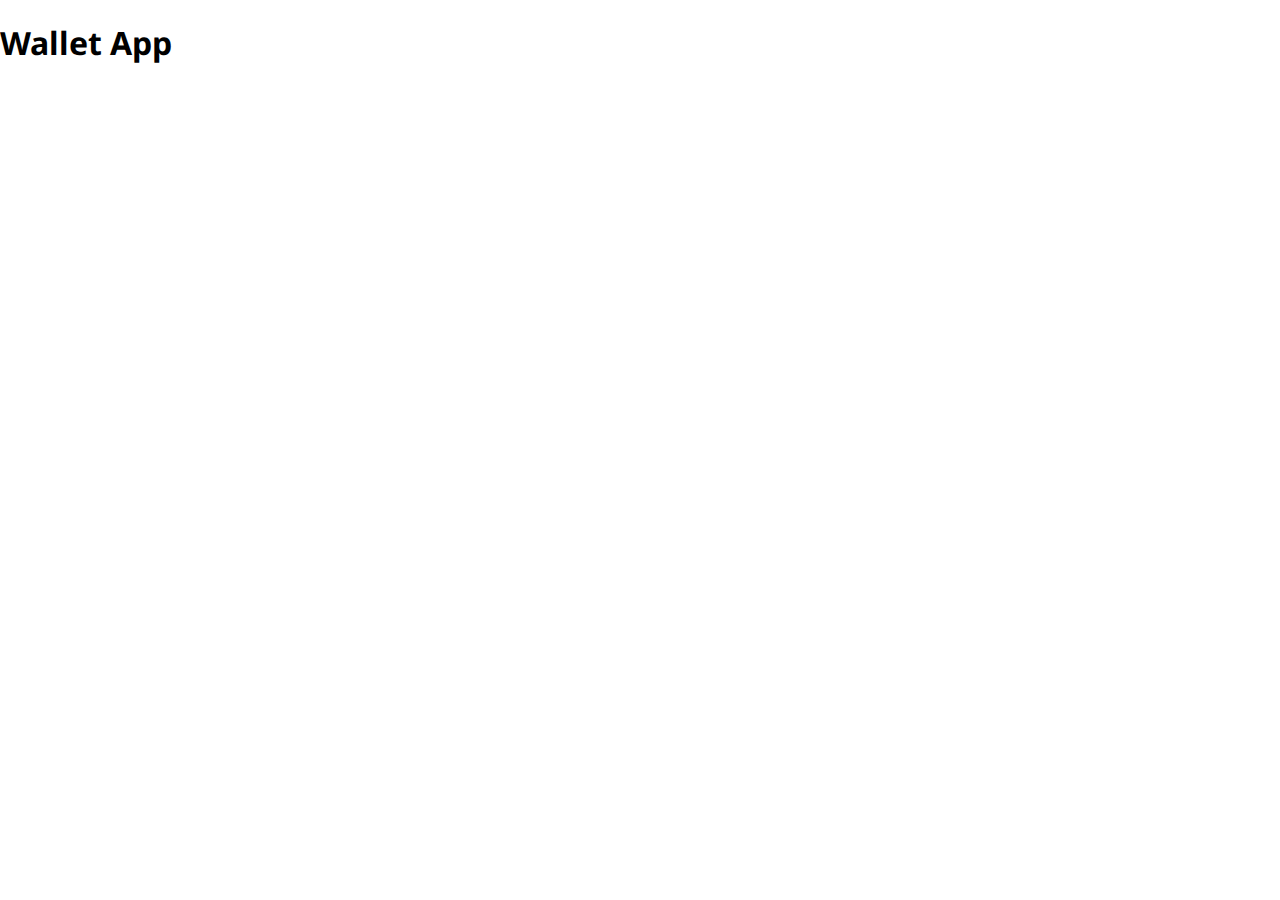
==== index.html @ e4a513da "inital commit" ====
<!DOCTYPE html>
<html>
  <head>
    <title>Wallet App - Login</title>
    <link rel="stylesheet" href="style.css" />
    <script src="index.js"></script>
  </head>
  <body>
    <h1>Wallet App</h1>
  </body>
</html>
---- style.css ----
@import url("https://fonts.googleapis.com/css2?family=Montserrat:ital,wght@0,100..900;1,100..900&family=Noto+Sans:ital,wght@0,100..900;1,100..900&display=swap");

body {
  margin: 0px;
  padding: 0px;
  font-family: "Noto Sans", sans-serif;
}
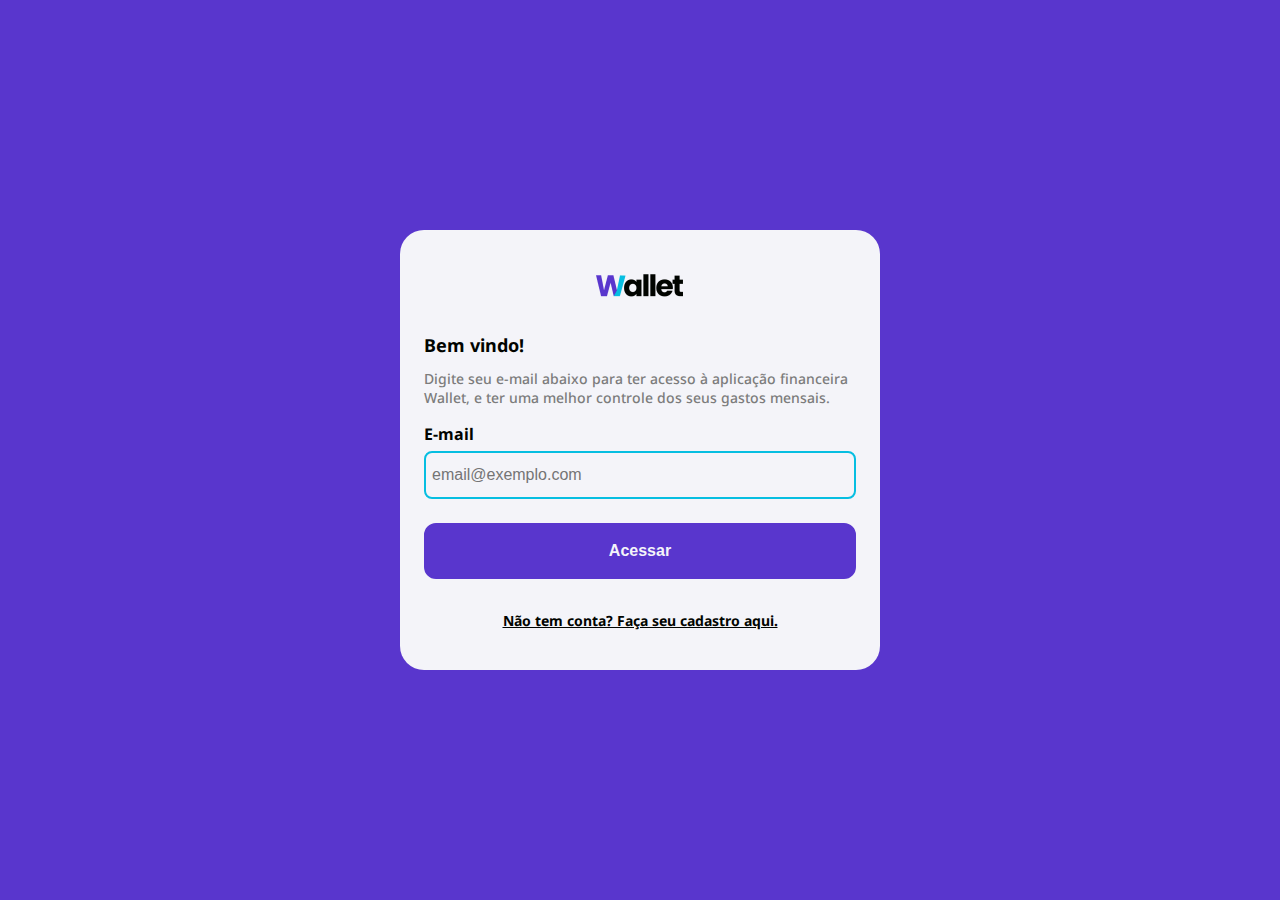
==== commit 1775d9b3: "feat: implement UI for auth screen" ====
--- a/index.html
+++ b/index.html
@@ -6,6 +6,27 @@
     <script src="index.js"></script>
   </head>
   <body>
-    <h1>Wallet App</h1>
+    <div class="auth-container">
+      <div class="auth-content">
+        <div class="auth-content-container">
+          <img class="logo" src="src/img/logo.png" />
+          <h3 class="full-width text-left mt-larger">Bem vindo!</h3>
+          <p class="mt-small">
+            Digite seu e-mail abaixo para ter acesso à aplicação financeira
+            Wallet, e ter uma melhor controle dos seus gastos mensais.
+          </p>
+          <label class="mt" for="input-email">E-mail</label>
+          <input
+            class="mt-smaller"
+            id="input-email"
+            name="input-email"
+            placeholder="email@exemplo.com"
+            type="email"
+          />
+          <button class="full-width mt-large">Acessar</button>
+          <a class="mt-larger">Não tem conta? Faça seu cadastro aqui.</a>
+        </div>
+      </div>
+    </div>
   </body>
 </html>
--- a/style.css
+++ b/style.css
@@ -4,4 +4,156 @@
   margin: 0px;
   padding: 0px;
   font-family: "Noto Sans", sans-serif;
+  color: #010400;
 }
+
+h1 {
+  font-size: 40px;
+  font-weight: bolder;
+  margin: 0px;
+  padding: 0px;
+}
+
+h2 {
+  font-size: 24px;
+  font-weight: bold;
+  margin: 0px;
+  padding: 0px;
+}
+
+h3 {
+  font-size: 18px;
+  font-weight: bold;
+  margin: 0px;
+  padding: 0px;
+}
+
+h4 {
+  font-size: 16px;
+  color: #7c7c7c;
+  font-weight: 700;
+  margin: 0px;
+  padding: 0px;
+}
+
+p {
+  font-size: 14px;
+  color: #7c7c7c;
+  font-weight: 500;
+  margin: 0px;
+  padding: 0px;
+}
+
+label {
+  width: 100%;
+  font-weight: 700;
+}
+
+a {
+  font-size: 14px;
+  font-weight: 700;
+  text-decoration: underline;
+}
+
+button {
+  background-color: #5936cd;
+  height: 56px;
+  width: 432px;
+  border-radius: 12px;
+  color: #f4f4f9;
+  font-weight: bold;
+  font-size: 16px;
+  border-color: #5936cd;
+  border-width: 2px;
+  border-style: solid;
+}
+
+button.small {
+  background-color: #f4f4f9;
+  color: #010400;
+  font-size: 14px;
+  border-radius: 8px;
+  width: 90px;
+  height: 36px;
+}
+
+input {
+  background-color: #f4f4f9;
+  width: 100%;
+  height: 48px;
+  border-color: #06bee1;
+  border-width: 2px;
+  border-style: solid;
+  border-radius: 8px;
+  color: #010400;
+  font-size: 16px;
+  padding: 6px;
+  box-sizing: border-box;
+}
+
+.full-width {
+  width: 100%;
+}
+
+.text-center {
+  text-align: center;
+}
+
+.text-left {
+  text-align: left;
+}
+
+.mt {
+  margin-top: 16px;
+}
+
+.mt-larger {
+  margin-top: 32px;
+}
+
+.mt-large {
+  margin-top: 24px;
+}
+
+.mt-small {
+  margin-top: 12px;
+}
+
+.mt-smaller {
+  margin-top: 6px;
+}
+
+.logo {
+  width: 88px;
+  height: auto;
+}
+
+.auth-container {
+  width: 100vw;
+  height: 100vh;
+  display: flex;
+  align-items: center;
+  justify-content: center;
+  background-color: #5936cd;
+}
+
+.auth-content {
+  display: flex;
+  align-items: center;
+  justify-content: center;
+  width: 480px;
+  height: auto;
+  min-height: 440px;
+  border-radius: 24px;
+  background-color: #f4f4f9;
+}
+
+.auth-content-container {
+  display: flex;
+  flex-direction: column;
+  align-items: center;
+  justify-content: center;
+  width: 100%;
+  height: 100%;
+  padding: 24px;
+}
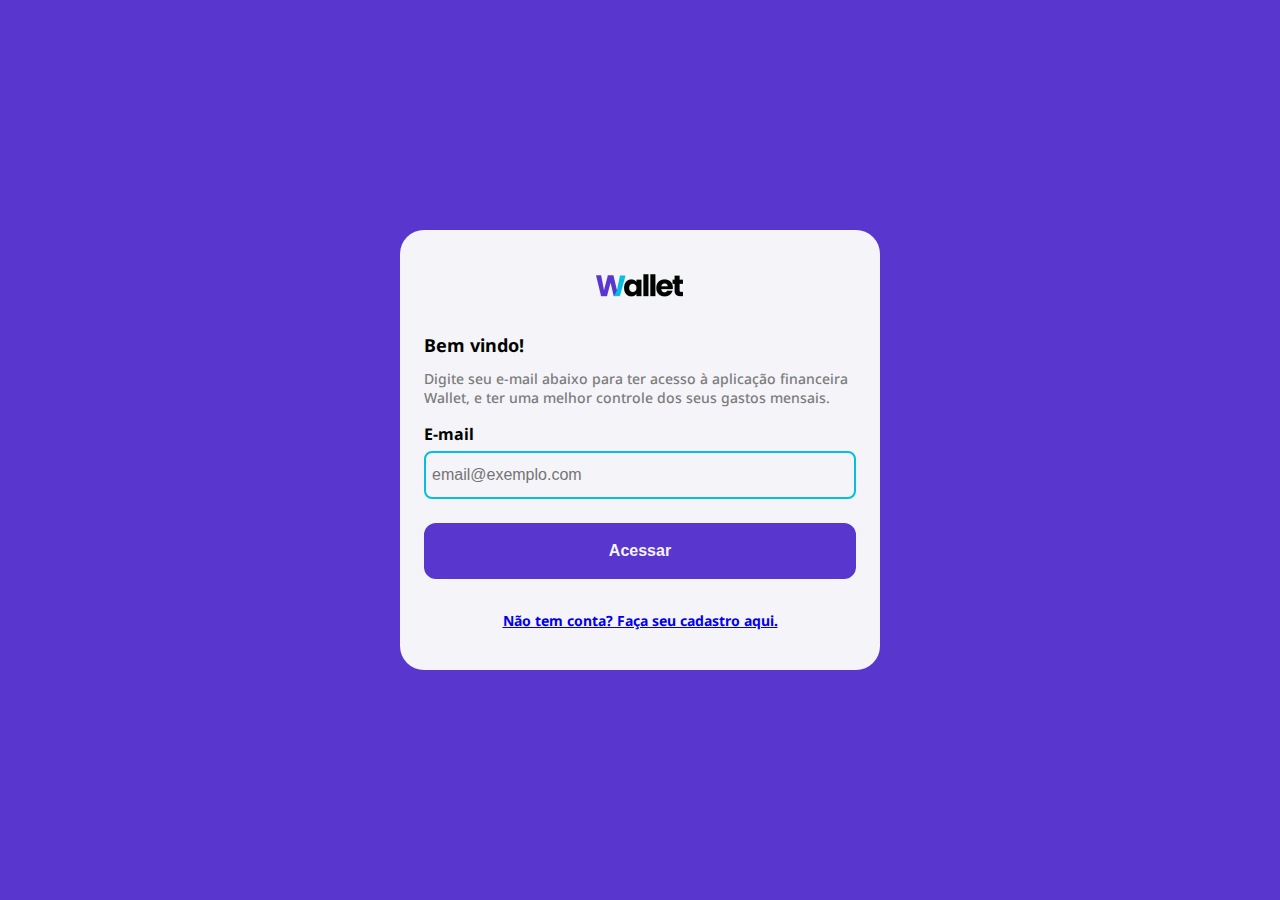
==== commit 04ca9b1b: "feat:implement UI for registrer" ====
--- a/index.html
+++ b/index.html
@@ -23,8 +23,12 @@
             placeholder="email@exemplo.com"
             type="email"
           />
-          <button class="full-width mt-large">Acessar</button>
-          <a class="mt-larger">Não tem conta? Faça seu cadastro aqui.</a>
+          <button onclick="onClickLogin()" class="full-width mt-large">
+            Acessar
+          </button>
+          <a href="src/pages/registrer/index.html" class="mt-larger"
+            >Não tem conta? Faça seu cadastro aqui.</a
+          >
         </div>
       </div>
     </div>
--- a/style.css
+++ b/style.css
@@ -66,6 +66,7 @@
   border-color: #5936cd;
   border-width: 2px;
   border-style: solid;
+  cursor: pointer;
 }
 
 button.small {
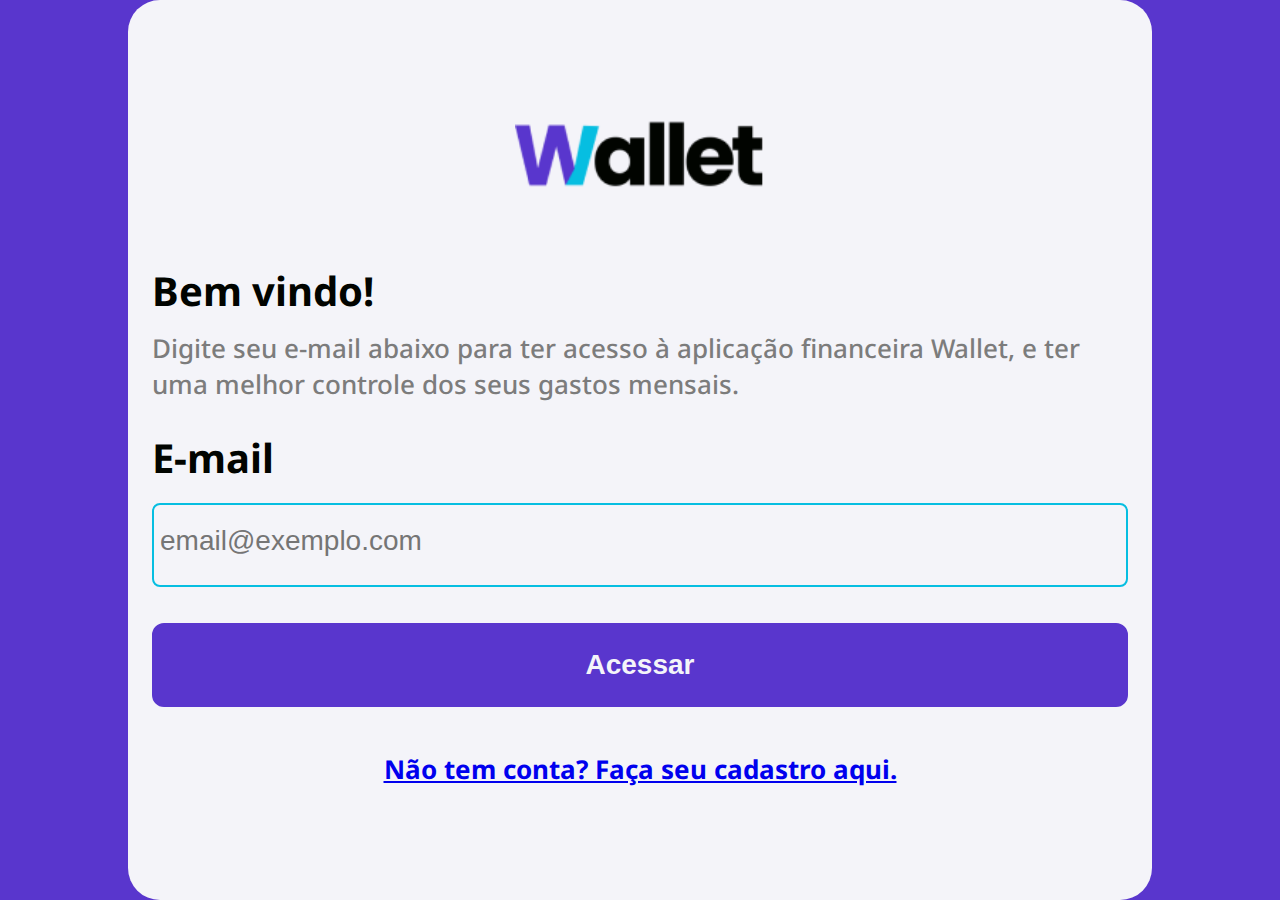
==== commit 55679ab6: "initialized responsive desing" ====
--- a/index.html
+++ b/index.html
@@ -3,6 +3,7 @@
   <head>
     <title>Wallet App - Login</title>
     <link rel="stylesheet" href="style.css" />
+    <link rel="stylesheet" href="mobile.css" />
     <script src="index.js"></script>
   </head>
   <body>
--- a/style.css
+++ b/style.css
@@ -70,7 +70,7 @@
 }
 
 button.small {
-  background-color: #f4f4f9;
+  background-color: #ffffff;
   color: #010400;
   font-size: 14px;
   border-radius: 8px;
@@ -92,6 +92,19 @@
   box-sizing: border-box;
 }
 
+select {
+  background-color: #f4f4f9;
+  width: 100%;
+  height: 48px;
+  border-color: #06bee1;
+  border-width: 2px;
+  border-style: solid;
+  border-radius: 8px;
+  color: #010400;
+  font-size: 16px;
+  padding: 6px;
+  box-sizing: border-box;
+}
 .full-width {
   width: 100%;
 }
--- a/mobile.css
+++ b/mobile.css
@@ -0,0 +1,130 @@
+body {
+  margin: 0px;
+  padding: 0px;
+  font-family: "Noto Sans", sans-serif;
+  color: #010400;
+}
+
+h1 {
+  font-size: 40px;
+  font-weight: bolder;
+  margin: 0px;
+  padding: 0px;
+}
+
+h2 {
+  font-size: 24px;
+  font-weight: bold;
+  margin: 0px;
+  padding: 0px;
+}
+
+h3 {
+  font-size: 40px;
+  font-weight: bold;
+  margin: 0px;
+  padding: 0px;
+}
+
+h4 {
+  font-size: 16px;
+  color: #7c7c7c;
+  font-weight: 700;
+  margin: 0px;
+  padding: 0px;
+}
+
+p {
+  font-size: 26px;
+  color: #7c7c7c;
+  font-weight: 500;
+  margin-bottom: 12px;
+  padding: 0px;
+}
+
+label {
+  width: 100%;
+  font-weight: 700;
+  font-size: 40px;
+  margin-bottom: 12px;
+}
+
+a {
+  font-size: 26px;
+  font-weight: 700;
+  text-decoration: underline;
+}
+
+button {
+  background-color: #5936cd;
+  height: 84px;
+  width: 432px;
+  border-radius: 12px;
+  color: #f4f4f9;
+  font-weight: bold;
+  font-size: 28px;
+  border-color: #5936cd;
+  border-width: 2px;
+  border-style: solid;
+  cursor: pointer;
+  margin-bottom: 12px;
+}
+
+button.small {
+  background-color: #ffffff;
+  color: #010400;
+  font-size: 14px;
+  border-radius: 8px;
+  width: 90px;
+  height: 36px;
+}
+
+input {
+  background-color: #f4f4f9;
+  width: 100%;
+  height: 84px;
+  border-color: #06bee1;
+  border-width: 2px;
+  border-style: solid;
+  border-radius: 8px;
+  color: #010400;
+  font-size: 16px;
+  padding: 6px;
+  box-sizing: border-box;
+  margin-bottom: 12px;
+}
+
+input::placeholder {
+  font-size: 28px;
+}
+
+select {
+  background-color: #f4f4f9;
+  width: 100%;
+  height: 48px;
+  border-color: #06bee1;
+  border-width: 2px;
+  border-style: solid;
+  border-radius: 8px;
+  color: #010400;
+  font-size: 16px;
+  padding: 6px;
+  box-sizing: border-box;
+}
+
+.logo {
+  width: 250px;
+  height: auto;
+  margin-bottom: 32px;
+}
+
+.auth-content {
+  display: flex;
+  align-items: center;
+  justify-content: center;
+  width: 80%;
+  height: auto;
+  min-height: 900px;
+  border-radius: 32px;
+  background-color: #f4f4f9;
+}
